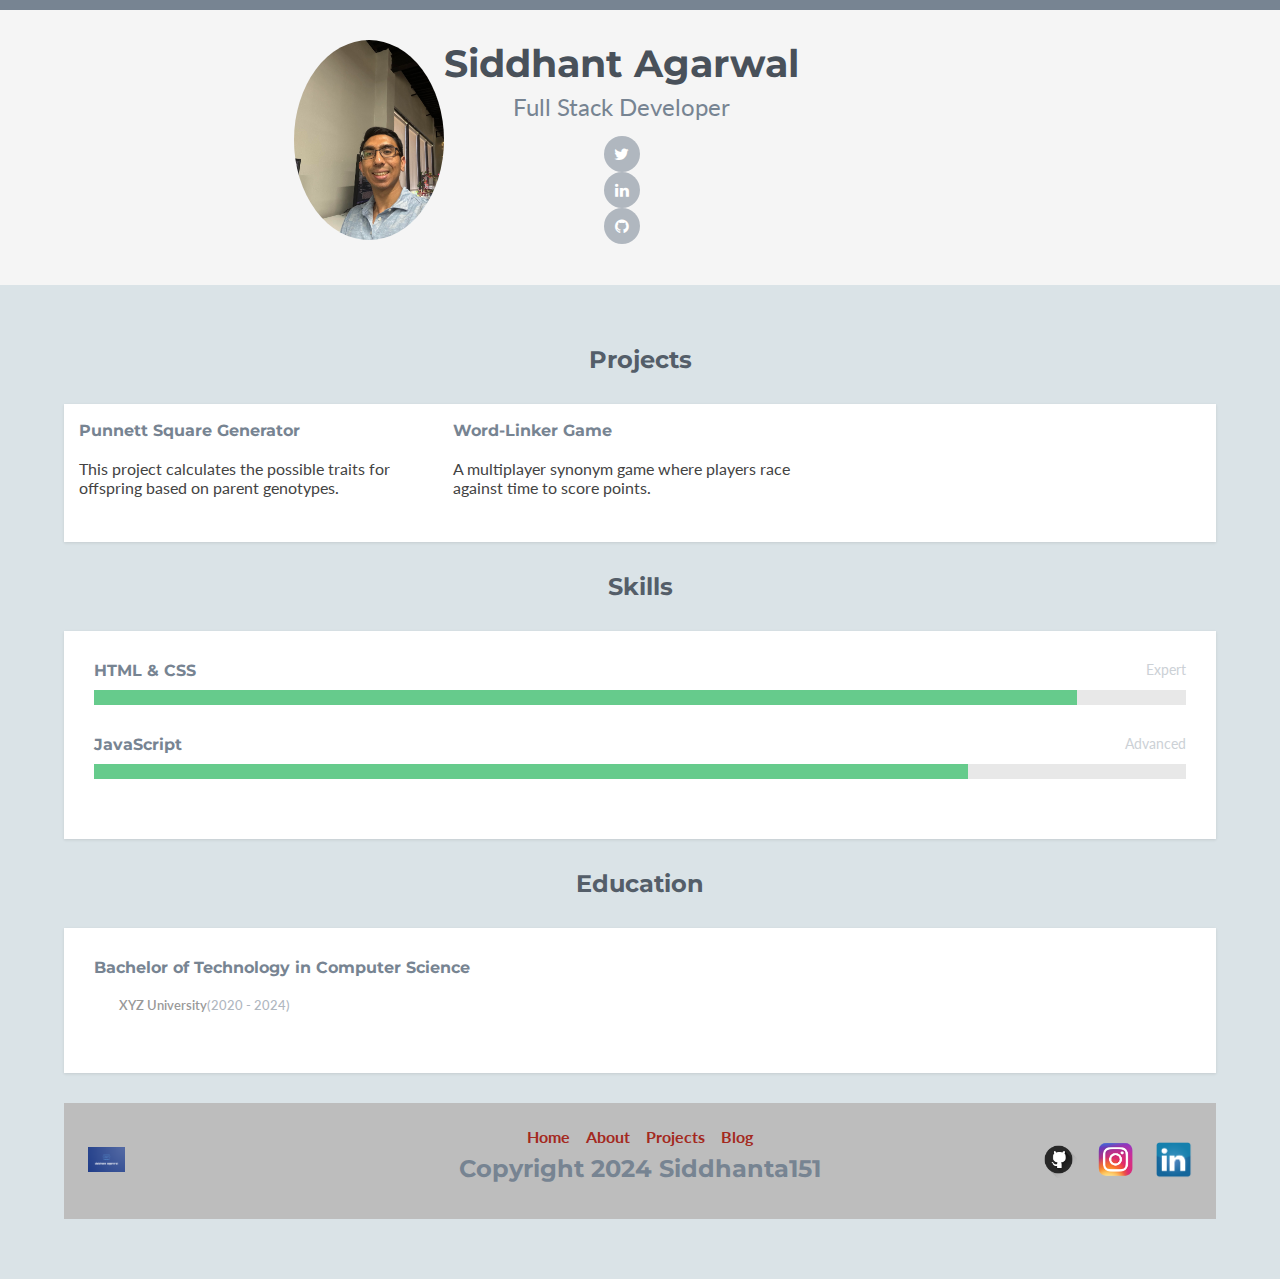
==== about.html @ 7746b882 "Initial push of website Created index.html, styles, projects page, main page, half of about page" ====
<!DOCTYPE html>
<html lang="en">

<head>
    <meta charset="utf-8">
    <meta http-equiv="X-UA-Compatible" content="IE=edge">
    <meta name="viewport" content="width=device-width, initial-scale=1">
    <title>About Me</title>

    <!-- Custom CSS -->
    <link href="styles/about.css" rel="stylesheet">

    <!-- Fonts -->
    <link href="https://fonts.googleapis.com/css?family=Lato:400,700|Montserrat:700" rel="stylesheet">
    <link rel="stylesheet" href="https://cdnjs.cloudflare.com/ajax/libs/font-awesome/4.7.0/css/font-awesome.min.css">

</head>

<body>

    <!-- ******HEADER****** -->
    <header class="header">
        <div class="container">
            <img class="profile-image img-responsive pull-left" src="images/Siddhant Work Photo.jpg" alt="Siddhant Agarwal" />
            <div class="profile-content pull-left" margin-left: "20px";>
                <h1 class="name">Siddhant Agarwal</h1>
                <h2 class="desc">Full Stack Developer</h2>
                <ul class="social list-inline">
                    <li><a href="#"><i class="fa fa-twitter"></i></a></li>
                    <li><a href="#"><i class="fa fa-linkedin"></i></a></li>
                    <li><a href="#"><i class="fa fa-github"></i></a></li>
                </ul>
            </div><!--//profile-->
        </div><!--//container-->
    </header><!--//header-->

    <!-- Main Content -->
    <div class="sections-wrapper container">

        <!-- Projects Section -->
        <section class="projects section">
            <h2 class="heading text-center">Projects</h2>
            <div class="section-inner">
                <div class="row">
                    <div class="col-4">
                        <div class="item">
                            <h3 class="title"><a href="#">Punnett Square Generator</a></h3>
                            <p>This project calculates the possible traits for offspring based on parent genotypes.</p>
                        </div>
                    </div>
                    <div class="col-4">
                        <div class="item">
                            <h3 class="title"><a href="#">Word-Linker Game</a></h3>
                            <p>A multiplayer synonym game where players race against time to score points.</p>
                        </div>
                    </div>
                </div>
            </div>
        </section>

        <!-- Skills Section -->
        <section class="skills section">
            <h2 class="heading text-center">Skills</h2>
            <div class="section-inner">
                <div class="skillset">
                    <div class="item">
                        <h3 class="level-title">HTML & CSS<span class="level-label">Expert</span></h3>
                        <div class="level-bar">
                            <div class="level-bar-inner" style="width: 90%;"></div>
                        </div>
                    </div>
                    <div class="item">
                        <h3 class="level-title">JavaScript<span class="level-label">Advanced</span></h3>
                        <div class="level-bar">
                            <div class="level-bar-inner" style="width: 80%;"></div>
                        </div>
                    </div>
                </div>
            </div>
        </section>

        <!-- Education Section -->
        <section class="education section">
            <h2 class="heading text-center">Education</h2>
            <div class="section-inner">
                <div class="item">
                    <h3 class="title">Bachelor of Technology in Computer Science</h3>
                    <div class="university">XYZ University<span class="year">(2020 - 2024)</span></div>
                </div>
            </div>
        </section>

        <!-- footer-->
        <footer>
            <div>
                <img src="images/Siddhant Logo.png" alt="Main Page Logo" style="width: 10%;" loading="lazy">
            </div>
            <div>
                <div>
                    <a href="index.html">Home</a>
                    <a href="about.html">About</a>
                    <a href="projects.html">Projects</a>
                    <a href="blog.html">Blog</a>
                </div>
                <div>
                    <h2>Copyright 2024 Siddhanta151</h2>
                </div>
            </div>
            <div>
                <a href="https://github.com/SiddhantAgarwal151" target="_blank">
                    <img src="images/Github Logo.png" alt="Github Logo" style="width: 10%;" loading="lazy">
                </a>
                <a href="https://www.instagram.com/sid_ag03" target="_blank">
                    <img src="images/Instagram Logo.png" alt="Instagram Logo" style="width: 10%;" loading="lazy">
                </a>
                <a href="https://www.linkedin.com/in/sidagar1" target="_blank">
                    <img src="images/LinkedIn Logo.png" alt="LinkedIn Logo" style="width: 10%;" loading="lazy">
                </a>
            </div>
        </footer>

    </div>

</body>

</html>
---- styles/about.css ----
/*   
 * Template Name: Developer - Responsive Website Template for Developers
 * Version: 1.5
 * Author: Xiaoying Riley
 * Twitter: @3rdwave_themes
 * License: Creative Commons Attribution 3.0 License
 * Website: http://themes.3rdwavemedia.com/
*/

/* ======= Base ======= */
body {
    font-family: 'Lato', arial, sans-serif;
    color: #434343;
    background: #DAE3E7;
    font-size: 16px;
    -webkit-font-smoothing: antialiased;
    -moz-osx-font-smoothing: grayscale;
    margin: 0;
    padding: 0;
}
h1, h2, h3, h4, h5, h6 {
    font-family: 'Montserrat', sans-serif;
    font-weight: 700;
    color: #778492;
    margin: 0 0 20px 0;
}
a {
    color: #3AAA64;
    text-decoration: none;
    transition: all 0.4s ease-in-out;
}
a:hover {
    text-decoration: underline;
    color: #2d844e;
}
a:focus {
    text-decoration: none;
}
.btn {
    display: inline-block;
    padding: 8px 16px;
    font-family: 'Montserrat', arial, sans-serif;
    font-weight: bold;
    text-align: center;
    cursor: pointer;
    transition: all 0.4s ease-in-out;
    text-transform: uppercase;
}
.btn .fa {
    margin-right: 5px;
}
.btn-cta-primary {
    background: #54ba4e;
    border: 1px solid #54ba4e;
    color: #fff;
}
.btn-cta-primary:hover {
    background: #49ac43;
    border: 1px solid #49ac43;
}
.btn-cta-secondary {
    background: #479FC8;
    border: 1px solid #479FC8;
    color: #fff;
}
.btn-cta-secondary:hover {
    background: #3893bd;
    border: 1px solid #3893bd;
}
.text-highlight {
    color: #32383e;
}
.label-theme {
    background: #3AAA64;
    font-size: 12px;
    padding: 3px 8px;
    border-radius: 3px;
}
a.dotted-link {
    border-bottom: 1px dotted #778492;
    color: #778492;
}
a.dotted-link:hover {
    color: #49515a;
}
.container {
    width: 90%;
    max-width: 1360px;
    margin: 0 auto;
    padding: 0 15px;
}
.row {
    display: flex;
    flex-wrap: wrap;
    margin: -15px;
}
.col {
    padding: 15px;
}
.col-12 {
    flex: 0 0 100%;
    max-width: 100%;
}
.col-6 {
    flex: 0 0 50%;
    max-width: 50%;
}
.col-4 {
    flex: 0 0 33.333333%;
    max-width: 33.333333%;
}
.col-3 {
    flex: 0 0 25%;
    max-width: 25%;
}
.text-center {
    text-align: center;
}

/* ======= Header ======= */
.header {
    padding: 30px 0;
    background: #f5f5f5;
    border-top: 10px solid #778492;
    text-align: center;
    display: flex;
    flex-direction: column;
    align-items: center;
}
.header .profile-image {
    margin-bottom: 15px;
    max-width: 150px;
    border-radius: 50%;
    overflow: hidden;
    margin-left: 20%;
}
.header .profile-content {
    text-align: center;
}
.header .profile-content .name {
    color: #49515a;
    font-size: 38px;
    margin: 0 0 5px 0;
}
.header .profile-content .desc {
    color: #778492;
    font-family: "Lato", arial, sans-serif;
    font-weight: 400;
    font-size: 24px;
    margin: 0;
    margin-bottom: 15px;
}
.header .profile-content .social {
    padding: 0;
    list-style: none;
    margin: 0;
}
.header .profile-content .social a {
    background: #b0b7bf;
    width: 36px;
    height: 36px;
    display: inline-block;
    border-radius: 50%;
    color: #fff;
    text-align: center;
    line-height: 36px;
    margin: 0 5px;
    transition: background 0.3s;
}
.header .profile-content .social a:hover {
    background: #778492;
}

/* ======= Sections ======= */
.sections-wrapper {
    padding-top: 60px;
    padding-bottom: 60px;
}
.section {
    margin-bottom: 30px;
}
.section .section-inner {
    background: #fff;
    padding: 30px;
    box-shadow: 0 1px 3px rgba(0, 0, 0, 0.1);
}
.section .heading {
    margin-top: 0;
    margin-bottom: 30px;
    color: #545e69;
    font-size: 24px;
}

/* Projects Section */
.projects .item {
    margin-bottom: 30px;
}
.projects .item .title {
    font-size: 16px;
    margin-top: 0;
    margin-bottom: 5px;
    line-height: 1.5;
}
.projects .item .title a {
    color: #778492;
}
.projects .item .title a:hover {
    color: #5f6b77;
}

/* Skills Section */
.skills .intro {
    margin-bottom: 30px;
}
.skills .skillset .item {
    margin-bottom: 30px;
}
.skills .skillset .level-title {
    font-size: 16px;
    position: relative;
    margin-top: 0;
    margin-bottom: 10px;
}
.skills .skillset .level-title .level-label {
    color: #ccd1d6;
    font-size: 14px;
    font-weight: 400;
    font-family: "Lato", arial, sans-serif;
    position: absolute;
    right: 0;
    top: 0;
}
.skills .skillset .level-bar {
    height: 15px;
    background: #e8e8e8;
}
.skills .skillset .level-bar-inner {
    height: 15px;
    background: #66cb8c;
}

/* Testimonials section */
.testimonials .item {
    margin-bottom: 30px;
}
.testimonials .item .quote {
    color: #666;
    font-size: 16px;
    border-left: 4px solid #9fdeb7;
    padding-left: 15px;
    margin-bottom: 15px;
}
.testimonials .item .quote .fa {
    color: #79d19a;
    margin-right: 15px;
}
.testimonials .item .source {
    font-size: 14px;
    padding-left: 30px;
    font-weight: 500;
}
.testimonials .item .source .name {
    color: #939ea9;
    font-weight: 600;
}
.testimonials .item .source .title {
    color: #999;
}

/* Education section */
.education .item {
    margin-bottom: 30px;
}
.education .item .title {
    font-size: 16px;
    margin-top: 0;
}
.education .item .university {
    font-family: "Lato", arial, sans-serif;
    font-size: 13px;
    color: #999;
    font-weight: 600;
    padding-left: 25px;
}
.education .item .university .year {
    color: #b0b7bf;
    font-weight: 500;
}

/* Blog Section */
.blog .item {
    margin-bottom: 30px;
}
.blog .item .title {
    font-size: 18px;
    line-height: 1.3;
}
.blog .item .title a {
    color: #778492;
}
.blog .item .title a:hover {
    color: #5f6b77;
}

/* Footer */
footer {
    background-color: #BDBDBD;
    display: grid;
    grid-template-columns: repeat(3, 1fr);
    align-items: center;
    padding: 1rem;
    color: #A42920;
    font-size: 1rem;
}
footer div:nth-child(2) {
    text-align: center;
}
footer div:nth-child(2) div:nth-child(1) {
    display: flex;
    justify-content: center;
}
footer div:nth-child(2) div:nth-child(1) a {
    text-decoration: none;
    color: #A42920;
    padding: .5rem;
    font-weight: bolder;
}
footer div:nth-child(3) {
    text-align: right;
}
footer div:nth-child(1) img,
footer div:nth-child(3) img {
    padding: .5rem;
}

/* Responsive adjustments */
@media (max-width: 767px) {
    .header {
        text-align: center;
        flex-direction: column;
    }
    .header .profile-image {
        margin: 0 auto 15px auto;
    }
    .header .profile-content {
        text-align: center;
    }
    .col {
        width: 100%;
        flex: 0 0 100%;
        max-width: 100%;
    }
}
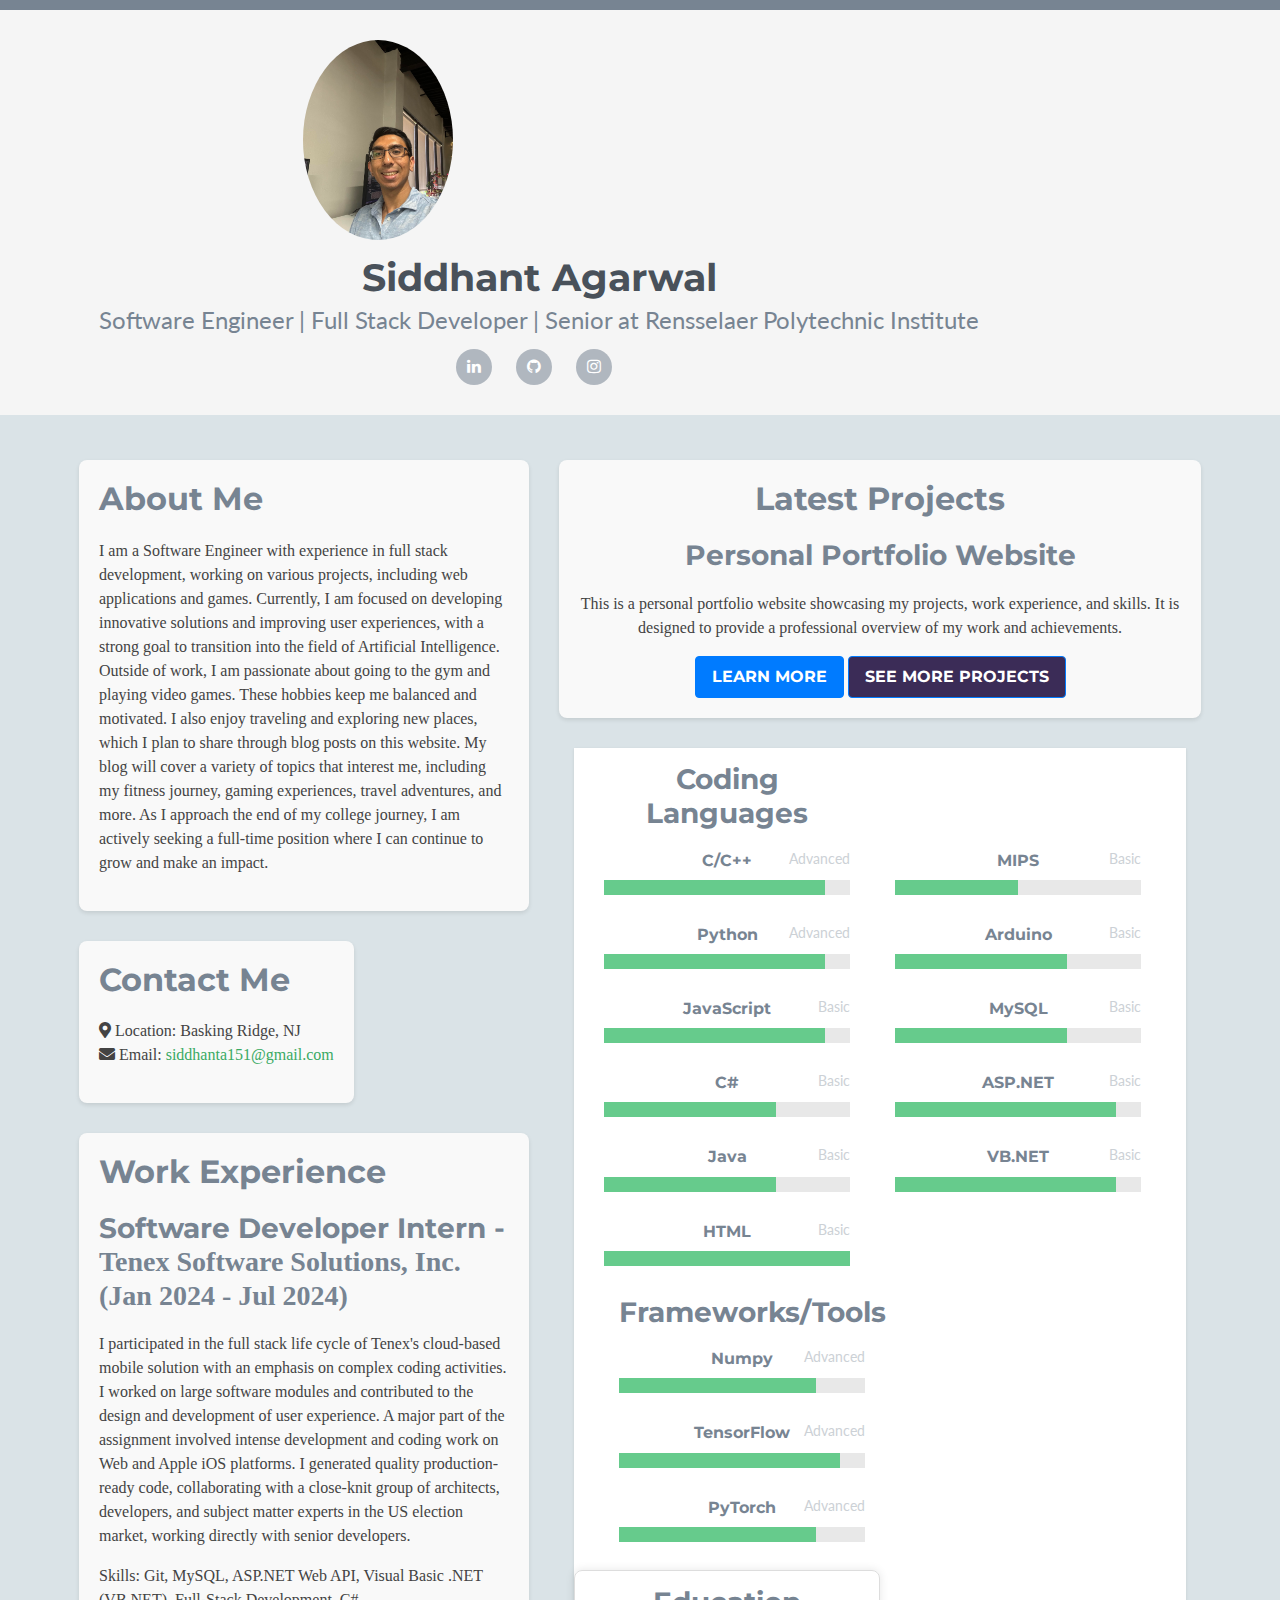
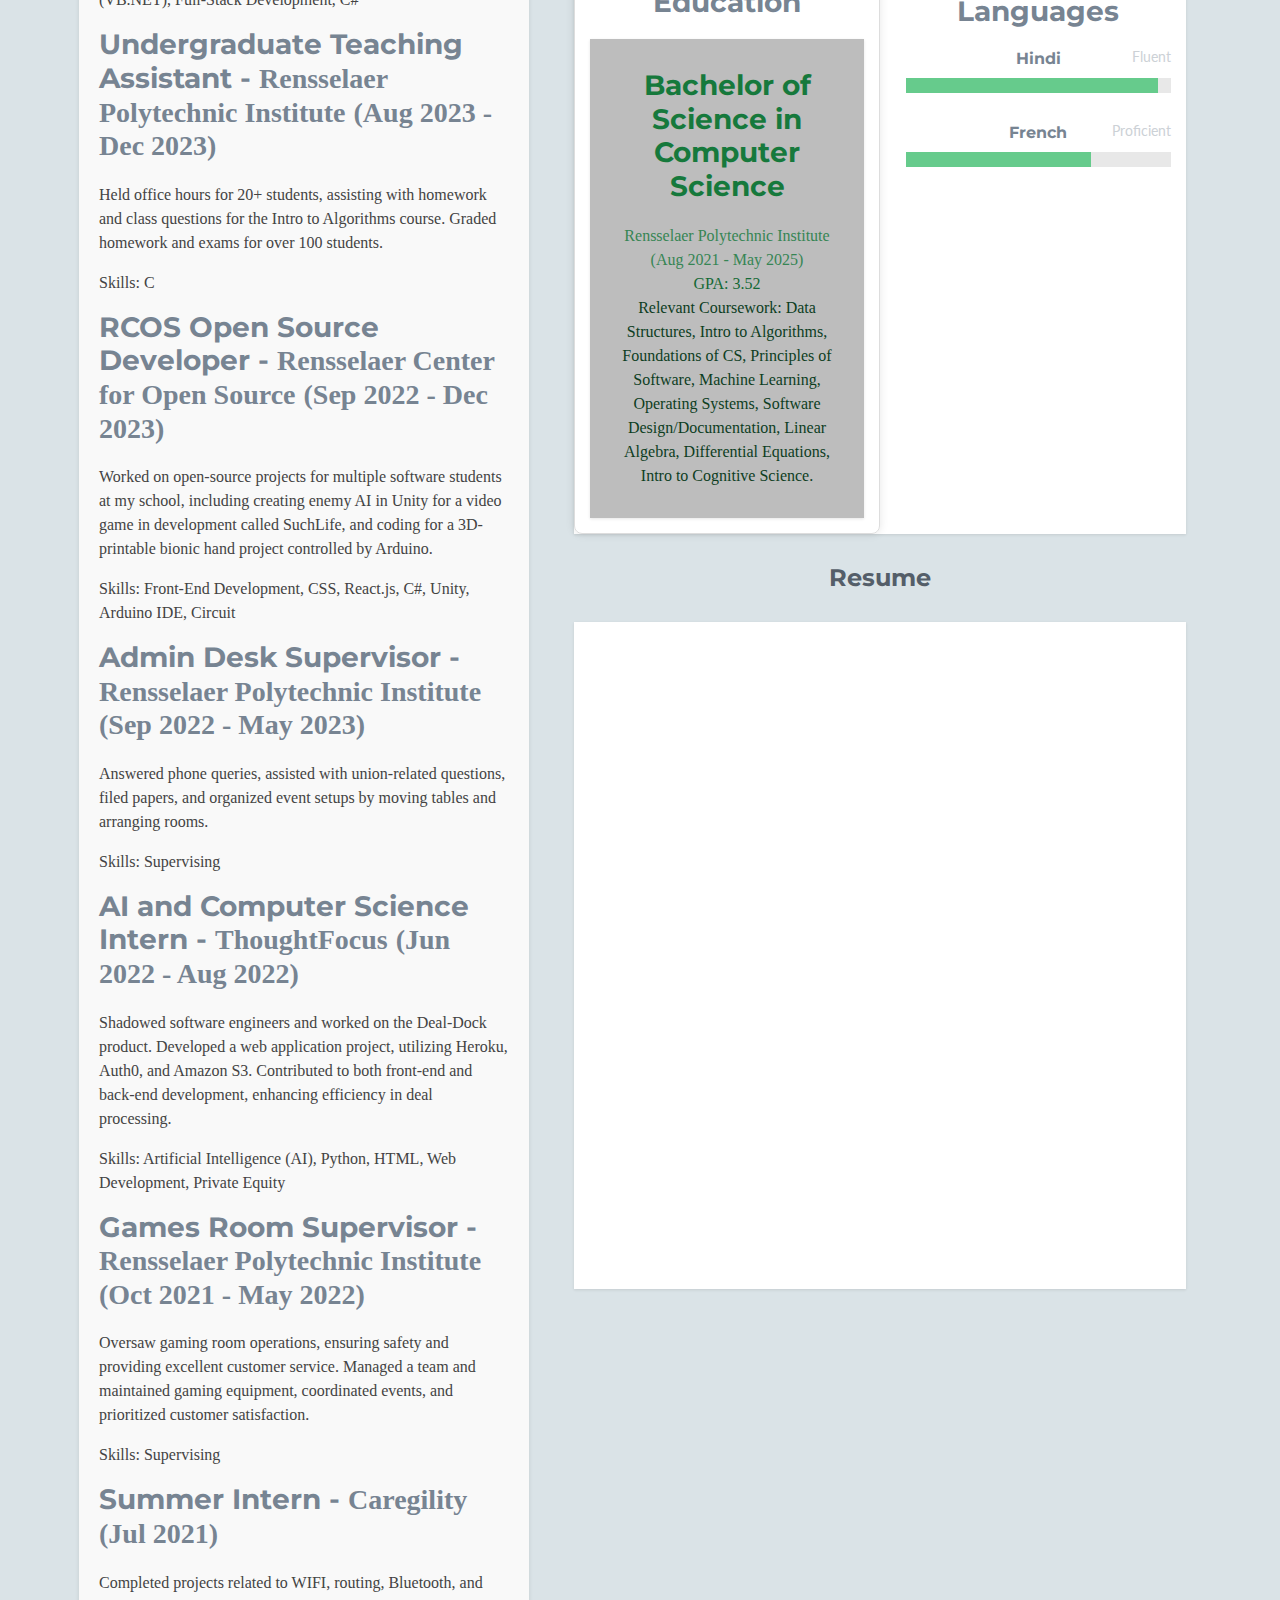
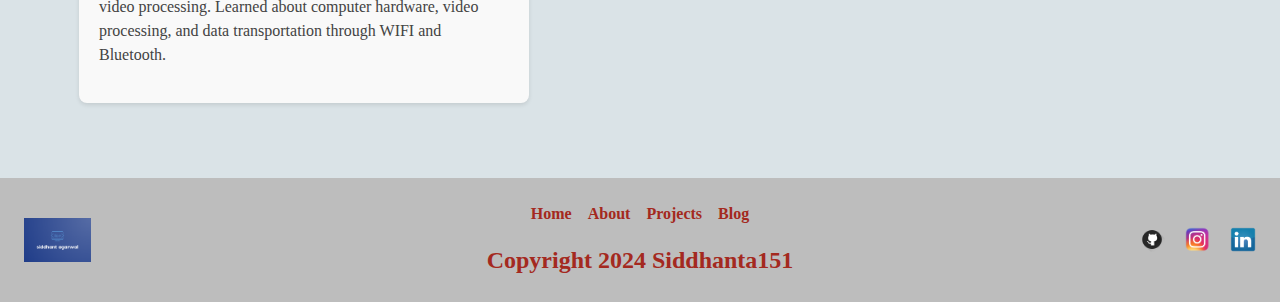
==== commit 51b2a8a1: "I added new bug fixes and changes to index file and about file. I added my blog page with Norway and" ====
--- a/about.html
+++ b/about.html
@@ -5,6 +5,8 @@
     <meta charset="utf-8">
     <meta http-equiv="X-UA-Compatible" content="IE=edge">
     <meta name="viewport" content="width=device-width, initial-scale=1">
+    <link rel="stylesheet" href="https://maxcdn.bootstrapcdn.com/bootstrap/4.5.2/css/bootstrap.min.css">
+    <link rel="stylesheet" href="https://cdnjs.cloudflare.com/ajax/libs/font-awesome/5.15.3/css/all.min.css">
     <title>About Me</title>
 
     <!-- Custom CSS -->
@@ -17,110 +19,310 @@
 </head>
 
 <body>
-
     <!-- ******HEADER****** -->
     <header class="header">
         <div class="container">
             <img class="profile-image img-responsive pull-left" src="images/Siddhant Work Photo.jpg" alt="Siddhant Agarwal" />
-            <div class="profile-content pull-left" margin-left: "20px";>
+            <div class="profile-content pull-left" style="margin-left: 20px;">
                 <h1 class="name">Siddhant Agarwal</h1>
-                <h2 class="desc">Full Stack Developer</h2>
+                <h2 class="desc">Software Engineer | Full Stack Developer | Senior at Rensselaer Polytechnic Institute</h2>
                 <ul class="social list-inline">
-                    <li><a href="#"><i class="fa fa-twitter"></i></a></li>
-                    <li><a href="#"><i class="fa fa-linkedin"></i></a></li>
-                    <li><a href="#"><i class="fa fa-github"></i></a></li>
+                    <li><a href="https://www.linkedin.com/in/sidagar1" target="_blank"><i class="fa fa-linkedin"></i></a></li>
+                    <li><a href="https://github.com/SiddhantAgarwal151" target="_blank"><i class="fa fa-github"></i></a></li>
+                    <li><a href="https://www.instagram.com/sid_ag03" target="_blank"><i class="fa fa-instagram"></i></a></li>
                 </ul>
             </div><!--//profile-->
         </div><!--//container-->
     </header><!--//header-->
 
-    <!-- Main Content -->
-    <div class="sections-wrapper container">
-
-        <!-- Projects Section -->
-        <section class="projects section">
-            <h2 class="heading text-center">Projects</h2>
-            <div class="section-inner">
-                <div class="row">
-                    <div class="col-4">
-                        <div class="item">
-                            <h3 class="title"><a href="#">Punnett Square Generator</a></h3>
-                            <p>This project calculates the possible traits for offspring based on parent genotypes.</p>
-                        </div>
-                    </div>
-                    <div class="col-4">
-                        <div class="item">
-                            <h3 class="title"><a href="#">Word-Linker Game</a></h3>
-                            <p>A multiplayer synonym game where players race against time to score points.</p>
-                        </div>
-                    </div>
-                </div>
+
+<!-- Main Content -->
+<div class="sections-wrapper container">
+
+    <div class="">
+        <div class="row">
+            <!-- About Me -->
+            <div class="col-md-5">
+                <aside class="box-outline">
+                    <section class="about">
+                        <h2>About Me</h2>
+                        <p>
+                            I am a Software Engineer with experience in full stack development, working on various projects, including web applications and games. Currently, I am focused on developing innovative solutions and improving user experiences, with a strong goal to transition into the field of Artificial Intelligence.
+                            
+                            Outside of work, I am passionate about going to the gym and playing video games. These hobbies keep me balanced and motivated. I also enjoy traveling and exploring new places, which I plan to share through blog posts on this website. My blog will cover a variety of topics that interest me, including my fitness journey, gaming experiences, travel adventures, and more.
+                            
+                            As I approach the end of my college journey, I am actively seeking a full-time position where I can continue to grow and make an impact.                    </p>
+                    </section>
+                </aside>
+
+                <!-- Contact Info -->
+                <aside class="box-outline" style="padding: 20px;">
+                    <h2>Contact Me</h2>
+                    <ul class="list-unstyled">
+                        <li><i class="fas fa-map-marker-alt"></i> Location: Basking Ridge, NJ</li>
+                        <li><i class="fas fa-envelope"></i> Email: <a href="mailto:siddhanta151@gmail.com">siddhanta151@gmail.com</a></li>
+                    </ul>
+                </aside>
+
+            <!-- Work Experience -->
+                <section class="work-experience mt-5">
+                    <aside class="box-outline">
+                        <h2>Work Experience</h2>
+
+                        <div class="job">
+                            <h3>Software Developer Intern - <span>Tenex Software Solutions, Inc.</span> <span>(Jan 2024 - Jul 2024)</span></h3>
+                            <p>I participated in the full stack life cycle of Tenex's cloud-based mobile solution with an emphasis on complex coding activities. I worked on large software modules and contributed to the design and development of user experience. A major part of the assignment involved intense development and coding work on Web and Apple iOS platforms. I generated quality production-ready code, collaborating with a close-knit group of architects, developers, and subject matter experts in the US election market, working directly with senior developers.</p>
+                            <p>Skills: Git, MySQL, ASP.NET Web API, Visual Basic .NET (VB.NET), Full-Stack Development, C#</p>
+                        </div>
+
+                        <div class="job">
+                            <h3>Undergraduate Teaching Assistant - <span>Rensselaer Polytechnic Institute</span> <span>(Aug 2023 - Dec 2023)</span></h3>
+                            <p>Held office hours for 20+ students, assisting with homework and class questions for the Intro to Algorithms course. Graded homework and exams for over 100 students.</p>
+                            <p>Skills: C</p>
+                        </div>
+
+                        <div class="job">
+                            <h3>RCOS Open Source Developer - <span>Rensselaer Center for Open Source</span> <span>(Sep 2022 - Dec 2023)</span></h3>
+                            <p>Worked on open-source projects for multiple software students at my school, including creating enemy AI in Unity for a video game in development called SuchLife, and coding for a 3D-printable bionic hand project controlled by Arduino.</p>
+                            <p>Skills: Front-End Development, CSS, React.js, C#, Unity, Arduino IDE, Circuit</p>
+                        </div>
+
+                        <div class="job">
+                            <h3>Admin Desk Supervisor - <span>Rensselaer Polytechnic Institute</span> <span>(Sep 2022 - May 2023)</span></h3>
+                            <p>Answered phone queries, assisted with union-related questions, filed papers, and organized event setups by moving tables and arranging rooms.</p>
+                            <p>Skills: Supervising</p>
+                        </div>
+
+                        <div class="job">
+                            <h3>AI and Computer Science Intern - <span>ThoughtFocus</span> <span>(Jun 2022 - Aug 2022)</span></h3>
+                            <p>Shadowed software engineers and worked on the Deal-Dock product. Developed a web application project, utilizing Heroku, Auth0, and Amazon S3. Contributed to both front-end and back-end development, enhancing efficiency in deal processing.</p>
+                            <p>Skills: Artificial Intelligence (AI), Python, HTML, Web Development, Private Equity</p>
+                        </div>
+
+                        <div class="job">
+                            <h3>Games Room Supervisor - <span>Rensselaer Polytechnic Institute</span> <span>(Oct 2021 - May 2022)</span></h3>
+                            <p>Oversaw gaming room operations, ensuring safety and providing excellent customer service. Managed a team and maintained gaming equipment, coordinated events, and prioritized customer satisfaction.</p>
+                            <p>Skills: Supervising</p>
+                        </div>
+
+                        <div class="job">
+                            <h3>Summer Intern - <span>Caregility</span> <span>(Jul 2021)</span></h3>
+                            <p>Completed projects related to WIFI, routing, Bluetooth, and video processing. Learned about computer hardware, video processing, and data transportation through WIFI and Bluetooth.</p>
+                        </div>
+                        
+                    </aside>
+                </section>
+
             </div>
-        </section>
-
-        <!-- Skills Section -->
-        <section class="skills section">
-            <h2 class="heading text-center">Skills</h2>
-            <div class="section-inner">
-                <div class="skillset">
-                    <div class="item">
-                        <h3 class="level-title">HTML & CSS<span class="level-label">Expert</span></h3>
-                        <div class="level-bar">
-                            <div class="level-bar-inner" style="width: 90%;"></div>
-                        </div>
-                    </div>
-                    <div class="item">
-                        <h3 class="level-title">JavaScript<span class="level-label">Advanced</span></h3>
-                        <div class="level-bar">
-                            <div class="level-bar-inner" style="width: 80%;"></div>
-                        </div>
-                    </div>
-                </div>
+
+            <!-- Sidebar -->
+            <div class="col-md-7" style="max-width: 300%;">
+                <!-- Latest Projects -->
+                <section class="latest-projects mt-5">
+                    <aside class="box-outline">
+                        <h2>Latest Projects</h2>
+                        <div class="project">
+                            <h3>Personal Portfolio Website</h3>
+                            <p>This is a personal portfolio website showcasing my projects, work experience, and skills. It is designed to provide a professional overview of my work and achievements.</p>
+                            <a href="https://github.com/SiddhantAgarwal151/SiddhantAgarwal151.github.io" target="_blank" class="btn btn-primary">Learn More</a>
+                            <a href="projects.html" class="btn btn-primary" style="background-color: #3b2c57;">See More Projects</a>
+                        </div>
+                    </aside>
+                </section>
+
+                    <!-- Skills and Education Section -->
+                    <section class="col-md-12 skills section" style=>
+                        <div class="section-inner">
+                            <div class="row">
+                                <!-- Left Column: Coding Languages and Frameworks/Tools -->
+                                <div class="col-md-6" style="padding-right: 30px;">
+                                    <h3 class="subheading">Coding Languages</h3>
+                                    <div class="skillset">
+                                        <!-- Coding Languages -->
+                                        <div class="item">
+                                            <h3 class="level-title">C/C++<span class="level-label">Advanced</span></h3>
+                                            <div class="level-bar">
+                                                <div class="level-bar-inner" style="width: 90%;"></div>
+                                            </div>
+                                        </div>
+                                        <div class="item">
+                                            <h3 class="level-title">Python<span class="level-label">Advanced</span></h3>
+                                            <div class="level-bar">
+                                                <div class="level-bar-inner" style="width: 90%;"></div>
+                                            </div>
+                                        </div>
+                                        <div class="item">
+                                            <h3 class="level-title">JavaScript<span class="level-label">Basic</span></h3>
+                                            <div class="level-bar">
+                                                <div class="level-bar-inner" style="width: 90%;"></div>
+                                            </div>
+                                        </div>
+                                        <div class="item">
+                                            <h3 class="level-title">C#<span class="level-label">Basic</span></h3>
+                                            <div class="level-bar">
+                                                <div class="level-bar-inner" style="width: 70%;"></div>
+                                            </div>
+                                        </div>
+                                        <div class="item">
+                                            <h3 class="level-title">Java<span class="level-label">Basic</span></h3>
+                                            <div class="level-bar">
+                                                <div class="level-bar-inner" style="width: 70%;"></div>
+                                            </div>
+                                        </div>
+                                        <div class="item">
+                                            <h3 class="level-title">HTML<span class="level-label">Basic</span></h3>
+                                            <div class="level-bar">
+                                                <div class="level-bar-inner" style="width: 100%;"></div>
+                                            </div>
+                                        </div>
+                                    </div>
+                                </div>
+                                <div class="col-md-6" style="padding-right: 30px;">
+                                    <h3 class="subheading" style="visibility: hidden; margin-bottom: 20px;">Coding Languages</h3>
+                                    <div class="skillset">
+                                        <!-- Additional Coding Languages -->
+                                        <div class="item">
+                                            <h3 class="level-title">MIPS<span class="level-label">Basic</span></h3>
+                                            <div class="level-bar">
+                                                <div class="level-bar-inner" style="width: 50%;"></div>
+                                            </div>
+                                        </div>
+                                        <div class="item">
+                                            <h3 class="level-title">Arduino<span class="level-label">Basic</span></h3>
+                                            <div class="level-bar">
+                                                <div class="level-bar-inner" style="width: 70%;"></div>
+                                            </div>
+                                        </div>
+                                        <div class="item">
+                                            <h3 class="level-title">MySQL<span class="level-label">Basic</span></h3>
+                                            <div class="level-bar">
+                                                <div class="level-bar-inner" style="width: 70%;"></div>
+                                            </div>
+                                        </div>
+                                        <div class="item">
+                                            <h3 class="level-title">ASP.NET<span class="level-label">Basic</span></h3>
+                                            <div class="level-bar">
+                                                <div class="level-bar-inner" style="width: 90%;"></div>
+                                            </div>
+                                        </div>
+                                        <div class="item">
+                                            <h3 class="level-title">VB.NET<span class="level-label">Basic</span></h3>
+                                            <div class="level-bar">
+                                                <div class="level-bar-inner" style="width: 90%;"></div>
+                                            </div>
+                                        </div>
+                                    </div>
+                                </div>
+                                <!-- Right Column: Frameworks/Tools and Education -->
+                                <div class="col-md-6" style="padding-left: 30px;">
+                                    <h3 class="subheading">Frameworks/Tools</h3>
+                                    <div class="skillset">
+                                        <!-- Frameworks/Tools -->
+                                        <div class="item">
+                                            <h3 class="level-title">Numpy<span class="level-label">Advanced</span></h3>
+                                            <div class="level-bar">
+                                                <div class="level-bar-inner" style="width: 80%;"></div>
+                                            </div>
+                                        </div>
+                                        <div class="item">
+                                            <h3 class="level-title">TensorFlow<span class="level-label">Advanced</span></h3>
+                                            <div class="level-bar">
+                                                <div class="level-bar-inner" style="width: 90%;"></div>
+                                            </div>
+                                        </div>
+                                        <div class="item">
+                                            <h3 class="level-title">PyTorch<span class="level-label">Advanced</span></h3>
+                                            <div class="level-bar">
+                                                <div class="level-bar-inner" style="width: 80%;"></div>
+                                            </div>
+                                        </div>
+                                    </div>
+                                </div>           
+                            <!-- Languages Section -->
+                            <div class="row" style="padding-top: 1vw;">
+                                <div class="col-md-6 education-box">
+                                    <h3 class="subheading">Education</h3>
+                                    <div class="education-inner">
+                                        <div class="item">
+                                            <h3 class="title" style="color: #16793c">Bachelor of Science in Computer Science</h3>
+                                            <div class="university" style="color: #368554">Rensselaer Polytechnic Institute <span class="year">(Aug 2021 - May 2025)</span></div>
+                                            <div class="gpa" style="color: #146935">GPA: 3.52</div>
+                                            <div class="relevant-coursework" style="color: #0d3d1f">
+                                                Relevant Coursework: Data Structures, Intro to Algorithms, Foundations of CS, Principles of Software, Machine Learning, Operating Systems, Software Design/Documentation, Linear Algebra, Differential Equations, Intro to Cognitive Science.
+                                            </div>
+                                        </div>
+                                    </div>
+                                </div>
+                                <div class="col-md-6" style="padding-left: 2vw; padding-top: 2vw;">
+                                    <h3 class="subheading">Languages</h3>
+                                    <div class="skillset">
+                                        <div class="item">
+                                            <h3 class="level-title">Hindi<span class="level-label">Fluent</span></h3>
+                                            <div class="level-bar">
+                                                <div class="level-bar-inner" style="width: 95%;"></div>
+                                            </div>
+                                        </div>
+                                        <div class="item">
+                                            <h3 class="level-title">French<span class="level-label">Proficient</span></h3>
+                                            <div class="level-bar">
+                                                <div class="level-bar-inner" style="width: 70%;"></div>
+                                            </div>
+                                        </div>
+                                    </div>
+                                </div>
+                            </div>
+                        </div>
+                    </section>
+
+                    <section class="col-md-12 resume section">
+                        <h2 class="heading text-center">Resume</h2>
+                        <div class="section-inner">
+                            <iframe src="pdfs/Resume%20August%202024.pdf" style="width: 100%; height: 600px;" frameborder="0">
+                                This browser does not support PDFs. Please download the PDF to view it: <a href="pdfs/Resume%20August%202024.pdf">Download PDF</a>.
+                            </iframe>
+                        </div>
+                    </section>
             </div>
-        </section>
-
-        <!-- Education Section -->
-        <section class="education section">
-            <h2 class="heading text-center">Education</h2>
-            <div class="section-inner">
-                <div class="item">
-                    <h3 class="title">Bachelor of Technology in Computer Science</h3>
-                    <div class="university">XYZ University<span class="year">(2020 - 2024)</span></div>
-                </div>
-            </div>
-        </section>
-
-        <!-- footer-->
-        <footer>
+        </div>
+    </div>
+        <!-- Scripts -->
+        <script src="https://code.jquery.com/jquery-3.5.1.slim.min.js"></script>
+        <script src="https://cdn.jsdelivr.net/npm/@popperjs/core@2.5.2/dist/umd/popper.min.js"></script>
+        <script src="https://maxcdn.bootstrapcdn.com/bootstrap/4.5.2/js/bootstrap.min.js"></script>
+    </body>
+</div>
+
+        <!-- footer-->   
+    <footer>
+        <div>
+            <img src="images/Siddhant Logo.png" alt="Main Page Logo" style="width: 20%;" loading="lazy">
+        </div>
+        <div>
             <div>
-                <img src="images/Siddhant Logo.png" alt="Main Page Logo" style="width: 10%;" loading="lazy">
+                <a href="index.html">Home</a>
+                <a href="about.html">About</a>
+                <a href="projects.html">Projects</a>
+                <a href="blog.html">Blog</a>
             </div>
             <div>
-                <div>
-                    <a href="index.html">Home</a>
-                    <a href="about.html">About</a>
-                    <a href="projects.html">Projects</a>
-                    <a href="blog.html">Blog</a>
-                </div>
-                <div>
-                    <h2>Copyright 2024 Siddhanta151</h2>
-                </div>
+                <div     style="text-decoration: none;
+                color: #A42920;
+                padding: .5rem;
+                font-size: 1.5rem;
+                font-weight: bolder;">Copyright 2024 Siddhanta151</div>
             </div>
-            <div>
-                <a href="https://github.com/SiddhantAgarwal151" target="_blank">
-                    <img src="images/Github Logo.png" alt="Github Logo" style="width: 10%;" loading="lazy">
-                </a>
-                <a href="https://www.instagram.com/sid_ag03" target="_blank">
-                    <img src="images/Instagram Logo.png" alt="Instagram Logo" style="width: 10%;" loading="lazy">
-                </a>
-                <a href="https://www.linkedin.com/in/sidagar1" target="_blank">
-                    <img src="images/LinkedIn Logo.png" alt="LinkedIn Logo" style="width: 10%;" loading="lazy">
-                </a>
-            </div>
-        </footer>
-
-    </div>
-
-</body>
+        </div>
+        <div>
+            <a href="https://github.com/SiddhantAgarwal151" target="_blank">
+                <img src="images/Github Logo.png" alt="Github Logo" style="width: 10%;" loading="lazy">
+            </a>
+            <a href="https://www.instagram.com/sid_ag03" target="_blank">
+                <img src="images/Instagram Logo.png" alt="Instagram Logo" style="width: 10%;" loading="lazy">
+            </a>
+            <a href="https://www.linkedin.com/in/sidagar1" target="_blank">
+                <img src="images/LinkedIn Logo.png" alt="LinkedIn Logo" style="width: 10%;" loading="lazy">
+            </a>
+        </div>
+    </footer>
 
 </html>
--- a/styles/about.css
+++ b/styles/about.css
@@ -6,7 +6,9 @@
  * License: Creative Commons Attribution 3.0 License
  * Website: http://themes.3rdwavemedia.com/
 */
-
+* {
+    font-family: "Roboto", serif;
+}
 /* ======= Base ======= */
 body {
     font-family: 'Lato', arial, sans-serif;
@@ -18,7 +20,7 @@
     margin: 0;
     padding: 0;
 }
-h1, h2, h3, h4, h5, h6 {
+h1, h2, h3, h4, h5 {
     font-family: 'Montserrat', sans-serif;
     font-weight: 700;
     color: #778492;
@@ -191,6 +193,17 @@
     font-size: 24px;
 }
 
+.list-inline {
+    padding-left: 0;
+    list-style: none;
+}
+
+.list-inline > li {
+    display: inline-block;
+    margin-right: 10px;
+}
+
+
 /* Projects Section */
 .projects .item {
     margin-bottom: 30px;
@@ -212,28 +225,33 @@
 .skills .intro {
     margin-bottom: 30px;
 }
+
 .skills .skillset .item {
     margin-bottom: 30px;
 }
+
 .skills .skillset .level-title {
     font-size: 16px;
     position: relative;
     margin-top: 0;
     margin-bottom: 10px;
 }
+
 .skills .skillset .level-title .level-label {
     color: #ccd1d6;
     font-size: 14px;
     font-weight: 400;
-    font-family: "Lato", arial, sans-serif;
+    font-family: "Lato", Arial, sans-serif;
     position: absolute;
     right: 0;
     top: 0;
 }
+
 .skills .skillset .level-bar {
     height: 15px;
     background: #e8e8e8;
 }
+
 .skills .skillset .level-bar-inner {
     height: 15px;
     background: #66cb8c;
@@ -243,6 +261,11 @@
 .testimonials .item {
     margin-bottom: 30px;
 }
+
+.testimonials .item:last-child {
+    margin-bottom: 0;
+}
+
 .testimonials .item .quote {
     color: #666;
     font-size: 16px;
@@ -250,19 +273,23 @@
     padding-left: 15px;
     margin-bottom: 15px;
 }
+
 .testimonials .item .quote .fa {
     color: #79d19a;
     margin-right: 15px;
 }
+
 .testimonials .item .source {
     font-size: 14px;
     padding-left: 30px;
     font-weight: 500;
 }
+
 .testimonials .item .source .name {
     color: #939ea9;
     font-weight: 600;
 }
+
 .testimonials .item .source .title {
     color: #999;
 }
@@ -271,38 +298,132 @@
 .education .item {
     margin-bottom: 30px;
 }
+
+.education .item:last-child {
+    margin-bottom: 0;
+}
+
 .education .item .title {
     font-size: 16px;
     margin-top: 0;
 }
+
 .education .item .university {
-    font-family: "Lato", arial, sans-serif;
+    font-family: "Lato", Arial, sans-serif;
     font-size: 13px;
     color: #999;
     font-weight: 600;
     padding-left: 25px;
 }
+
 .education .item .university .year {
     color: #b0b7bf;
     font-weight: 500;
 }
 
+.education-inner {
+    background: #bdbdbd;
+    padding: 30px;
+    box-shadow: 0 1px 3px rgba(0, 0, 0, 0.1);
+}
+
+/* Language Section */
+.languages .item {
+    margin-bottom: 15px;
+}
+
+.languages .item .title {
+    color: #778492;
+}
+
+.languages .item .level {
+    color: #999;
+}
+
+.languages .item:last-child {
+    margin-bottom: 0;
+}
+
+.languages .item .fa {
+    color: #79d19a;
+}
+
 /* Blog Section */
 .blog .item {
     margin-bottom: 30px;
 }
+
 .blog .item .title {
     font-size: 18px;
     line-height: 1.3;
 }
+
 .blog .item .title a {
     color: #778492;
 }
+
 .blog .item .title a:hover {
     color: #5f6b77;
 }
 
-/* Footer */
+.blog .item:last-child {
+    margin-bottom: 0;
+}
+
+.col-md-7 {
+    /* Ensure the column takes full width if required */
+    width: 100%;
+    max-width: 300%;
+    /* Center the content horizontally */
+    text-align: center;
+}
+
+.box-outline {
+    /* Center the aside element horizontally */
+    display: inline-block;
+    /* Optional styles for appearance */
+    background-color: #f9f9f9;
+    padding: 20px;
+    border-radius: 8px;
+    box-shadow: 0 2px 4px rgba(0, 0, 0, 0.1);
+    margin-bottom: 30px;
+}
+
+/* Styling for the Education box */
+.education-box {
+    max-width: 600px; /* Adjust the maximum width as needed */
+    margin: 0 auto; /* Center the box horizontally */
+    padding: 15px; /* Add padding inside the box for better spacing */
+    box-shadow: 0 0 10px rgba(0, 0, 0, 0.1); /* Optional: Add a shadow for better visual separation */
+    border: 1px solid #ddd; /* Optional: Add a border for visual separation */
+    border-radius: 8px; /* Optional: Rounded corners for a modern look */
+    height: fit-content;
+}
+
+/* Adjustments for responsiveness */
+@media (max-width: 768px) {
+    .education-box {
+        max-width: 100%; /* Full width on smaller screens */
+    }
+}
+
+
+/* Blog Section */
+.blog .item {
+    margin-bottom: 30px;
+}
+.blog .item .title {
+    font-size: 18px;
+    line-height: 1.3;
+}
+.blog .item .title a {
+    color: #778492;
+}
+.blog .item .title a:hover {
+    color: #5f6b77;
+}
+
+/* footer */
 footer {
     background-color: #BDBDBD;
     display: grid;
@@ -312,22 +433,27 @@
     color: #A42920;
     font-size: 1rem;
 }
+
 footer div:nth-child(2) {
     text-align: center;
 }
+
 footer div:nth-child(2) div:nth-child(1) {
     display: flex;
     justify-content: center;
 }
+
 footer div:nth-child(2) div:nth-child(1) a {
     text-decoration: none;
     color: #A42920;
     padding: .5rem;
     font-weight: bolder;
 }
+
 footer div:nth-child(3) {
     text-align: right;
 }
+
 footer div:nth-child(1) img,
 footer div:nth-child(3) img {
     padding: .5rem;
@@ -351,3 +477,13 @@
         max-width: 100%;
     }
 }
+
+/* Custom overrides */
+.mt-5 {
+    margin-top: 0 !important;
+}
+
+.my-5 {
+    margin-top: 0 !important;
+    margin-bottom: 0 !important;
+}
